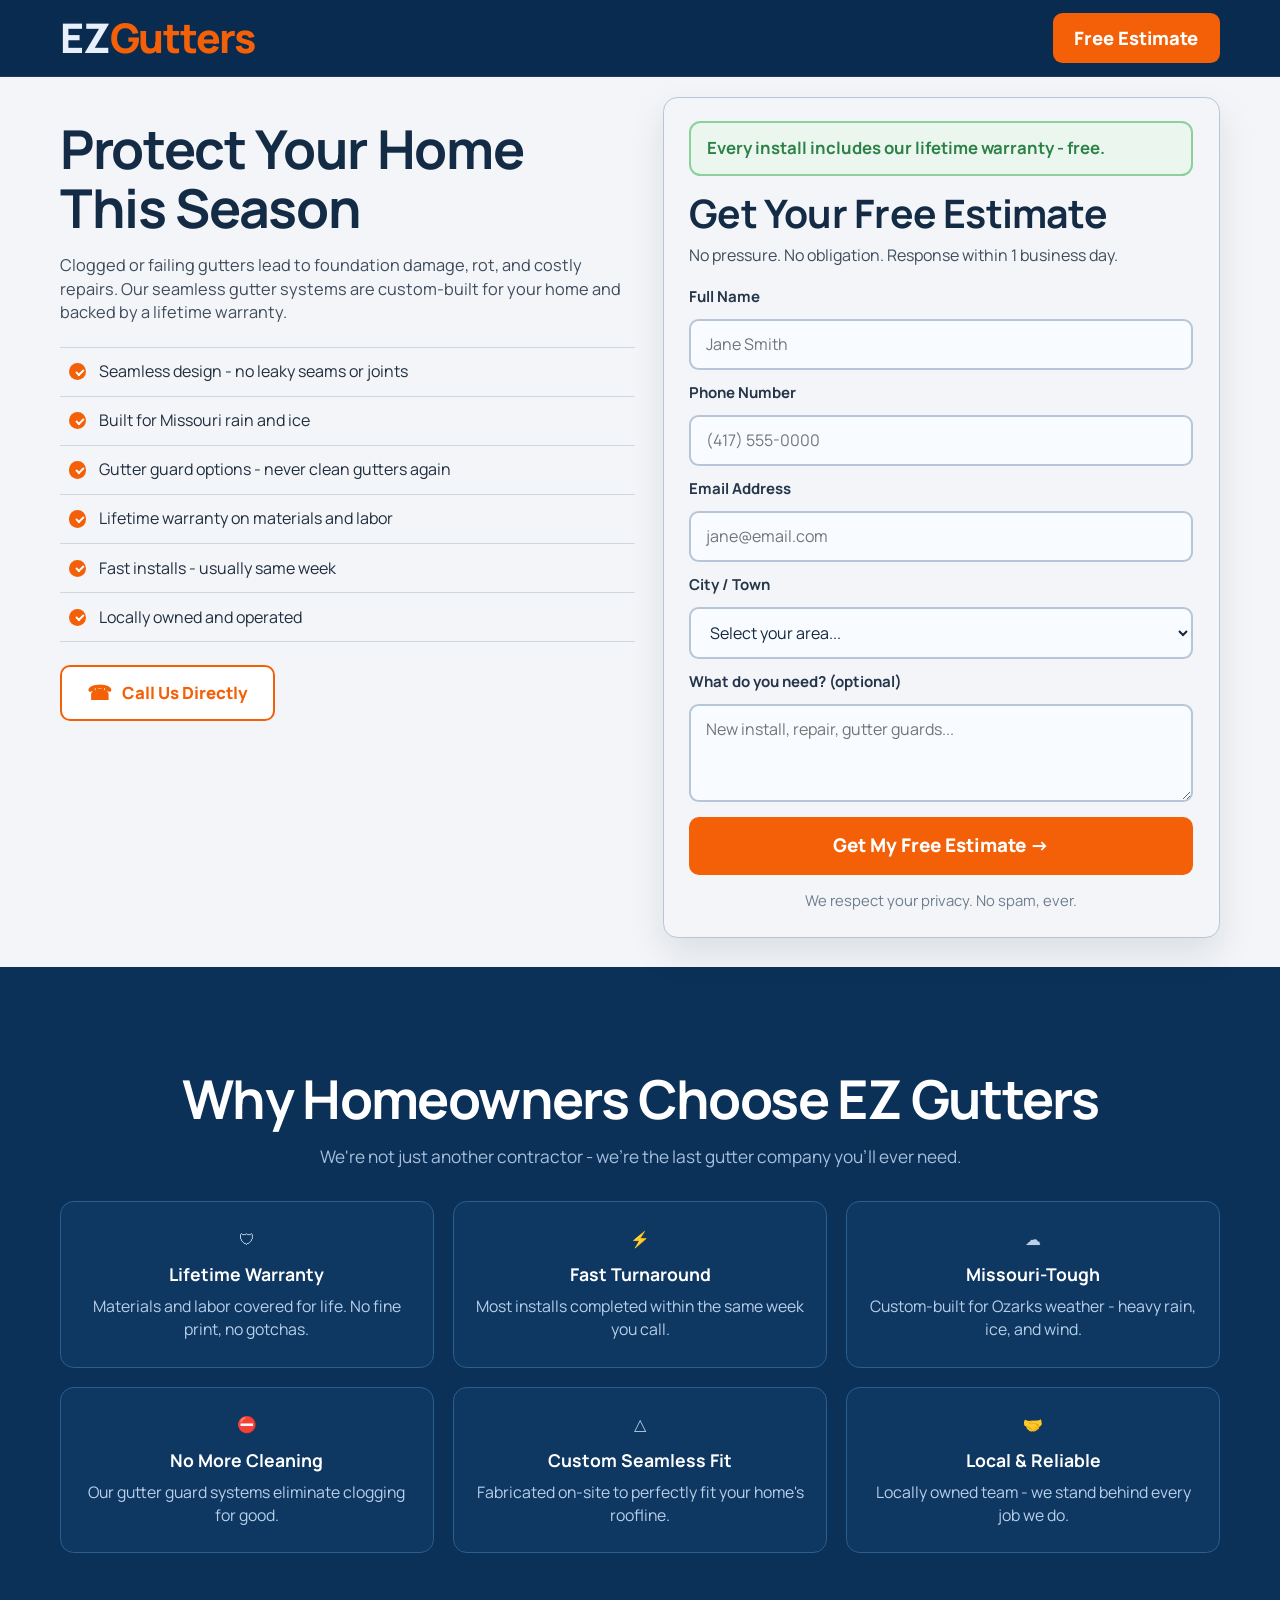
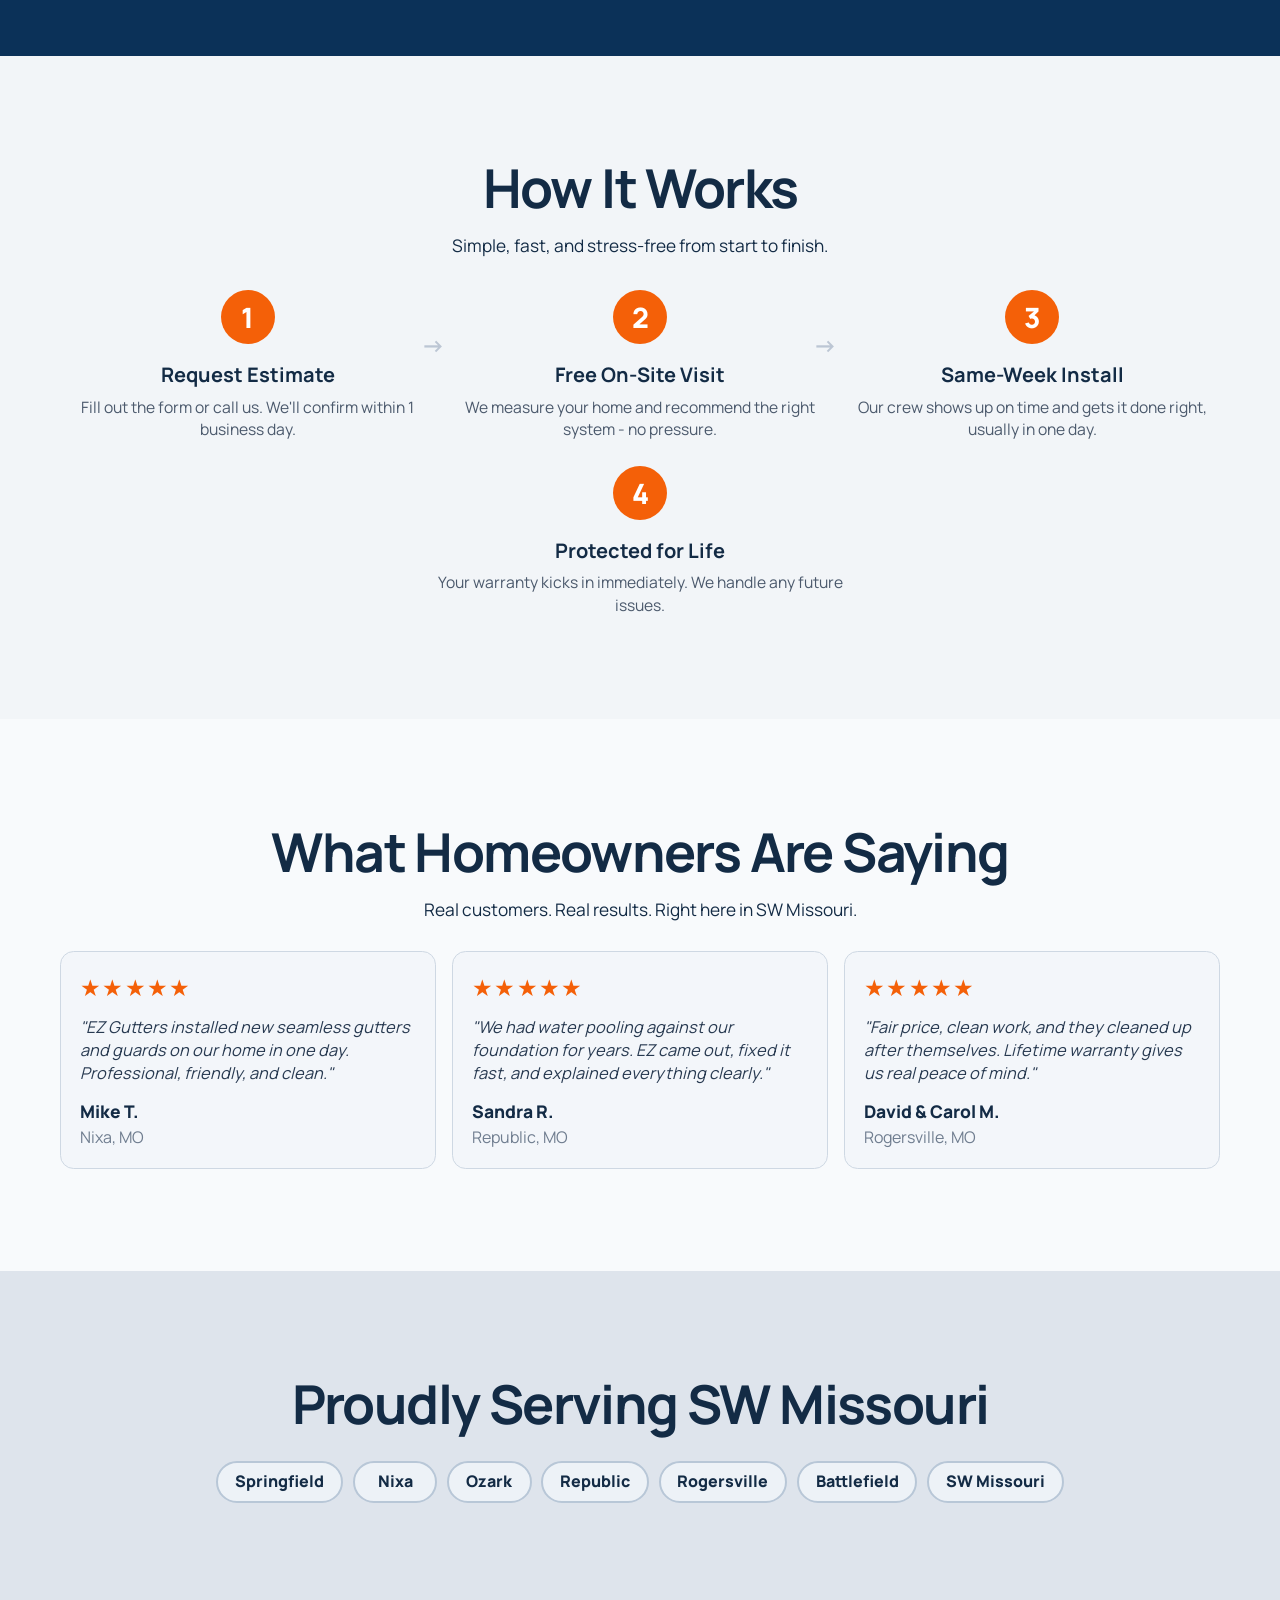
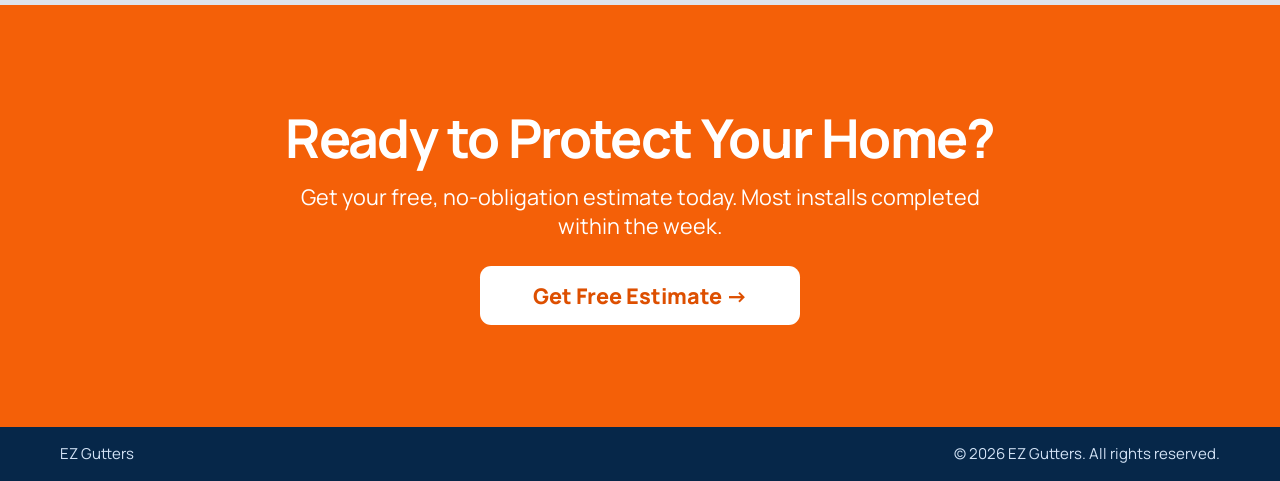
==== index.html @ f3cec816 "Match landing page to provided reference layout" ====
<!DOCTYPE html>
<html lang="en">
<head>
  <meta charset="UTF-8" />
  <meta name="viewport" content="width=device-width, initial-scale=1.0" />
  <title>EZ Gutters Springfield MO</title>
  <meta name="description" content="Protect your home with custom seamless gutters, lifetime warranty coverage, and fast local installs across SW Missouri." />
  <link rel="preconnect" href="https://fonts.googleapis.com" />
  <link rel="preconnect" href="https://fonts.gstatic.com" crossorigin />
  <link href="https://fonts.googleapis.com/css2?family=Manrope:wght@400;500;600;700;800&display=swap" rel="stylesheet" />
  <link rel="stylesheet" href="styles.css" />
</head>
<body>
  <a class="skip-link" href="#lead-form">Skip to estimate form</a>

  <header class="site-header">
    <div class="container header-inner">
      <a class="brand" href="#top" id="top" aria-label="EZ Gutters">
        <span class="brand-ez">EZ</span><span class="brand-gutters">Gutters</span>
      </a>
      <a class="header-cta" href="#lead-form">Free Estimate</a>
    </div>
  </header>

  <main>
    <section class="hero">
      <div class="container hero-grid">
        <div class="hero-copy">
          <h1>Protect Your Home This Season</h1>
          <p class="hero-subcopy">
            Clogged or failing gutters lead to foundation damage, rot, and costly repairs. Our seamless gutter systems are custom-built for your home and backed by a lifetime warranty.
          </p>

          <ul class="benefit-list" aria-label="Benefits list">
            <li>Seamless design - no leaky seams or joints</li>
            <li>Built for Missouri rain and ice</li>
            <li>Gutter guard options - never clean gutters again</li>
            <li>Lifetime warranty on materials and labor</li>
            <li>Fast installs - usually same week</li>
            <li>Locally owned and operated</li>
          </ul>

          <a class="call-cta" href="tel:+14175550000">
            <span class="phone-icon" aria-hidden="true">&#9742;</span>
            <span>Call Us Directly</span>
          </a>
        </div>

        <aside class="lead-card" id="lead-form">
          <p class="warranty-pill">Every install includes our lifetime warranty - free.</p>
          <h2>Get Your Free Estimate</h2>
          <p class="lead-note">No pressure. No obligation. Response within 1 business day.</p>

          <form class="estimate-form" action="mailto:info@ezgutters.com" method="post" enctype="text/plain">
            <label for="full-name">Full Name</label>
            <input id="full-name" name="full_name" type="text" placeholder="Jane Smith" required />

            <label for="phone">Phone Number</label>
            <input id="phone" name="phone" type="tel" placeholder="(417) 555-0000" required />

            <label for="email">Email Address</label>
            <input id="email" name="email" type="email" placeholder="jane@email.com" required />

            <label for="city">City / Town</label>
            <select id="city" name="city" required>
              <option value="" selected disabled>Select your area...</option>
              <option>Springfield</option>
              <option>Nixa</option>
              <option>Ozark</option>
              <option>Republic</option>
              <option>Rogersville</option>
              <option>Battlefield</option>
              <option>SW Missouri</option>
            </select>

            <label for="need">What do you need? (optional)</label>
            <textarea id="need" name="need" rows="3" placeholder="New install, repair, gutter guards..."></textarea>

            <button type="submit">Get My Free Estimate -></button>
            <p class="privacy-note">We respect your privacy. No spam, ever.</p>
          </form>
        </aside>
      </div>
    </section>

    <section class="section why">
      <div class="container">
        <h2>Why Homeowners Choose EZ Gutters</h2>
        <p class="section-sub">We're not just another contractor - we're the last gutter company you'll ever need.</p>

        <div class="why-grid">
          <article class="why-card">
            <p class="why-icon">&#128737;</p>
            <h3>Lifetime Warranty</h3>
            <p>Materials and labor covered for life. No fine print, no gotchas.</p>
          </article>
          <article class="why-card">
            <p class="why-icon">&#9889;</p>
            <h3>Fast Turnaround</h3>
            <p>Most installs completed within the same week you call.</p>
          </article>
          <article class="why-card">
            <p class="why-icon">&#9729;</p>
            <h3>Missouri-Tough</h3>
            <p>Custom-built for Ozarks weather - heavy rain, ice, and wind.</p>
          </article>
          <article class="why-card">
            <p class="why-icon">&#9940;</p>
            <h3>No More Cleaning</h3>
            <p>Our gutter guard systems eliminate clogging for good.</p>
          </article>
          <article class="why-card">
            <p class="why-icon">&#9651;</p>
            <h3>Custom Seamless Fit</h3>
            <p>Fabricated on-site to perfectly fit your home's roofline.</p>
          </article>
          <article class="why-card">
            <p class="why-icon">&#129309;</p>
            <h3>Local & Reliable</h3>
            <p>Locally owned team - we stand behind every job we do.</p>
          </article>
        </div>
      </div>
    </section>

    <section class="section process">
      <div class="container">
        <h2>How It Works</h2>
        <p class="section-sub">Simple, fast, and stress-free from start to finish.</p>

        <div class="steps-top">
          <article class="step">
            <span class="step-num">1</span>
            <h3>Request Estimate</h3>
            <p>Fill out the form or call us. We'll confirm within 1 business day.</p>
          </article>
          <article class="step">
            <span class="step-num">2</span>
            <h3>Free On-Site Visit</h3>
            <p>We measure your home and recommend the right system - no pressure.</p>
          </article>
          <article class="step">
            <span class="step-num">3</span>
            <h3>Same-Week Install</h3>
            <p>Our crew shows up on time and gets it done right, usually in one day.</p>
          </article>
        </div>

        <article class="step step-bottom">
          <span class="step-num">4</span>
          <h3>Protected for Life</h3>
          <p>Your warranty kicks in immediately. We handle any future issues.</p>
        </article>
      </div>
    </section>

    <section class="section testimonials">
      <div class="container">
        <h2>What Homeowners Are Saying</h2>
        <p class="section-sub">Real customers. Real results. Right here in SW Missouri.</p>

        <div class="testimonial-grid">
          <article class="testimonial-card">
            <p class="stars">&#9733;&#9733;&#9733;&#9733;&#9733;</p>
            <blockquote>
              "EZ Gutters installed new seamless gutters and guards on our home in one day. Professional, friendly, and clean."
            </blockquote>
            <p class="author">Mike T.</p>
            <p class="location">Nixa, MO</p>
          </article>
          <article class="testimonial-card">
            <p class="stars">&#9733;&#9733;&#9733;&#9733;&#9733;</p>
            <blockquote>
              "We had water pooling against our foundation for years. EZ came out, fixed it fast, and explained everything clearly."
            </blockquote>
            <p class="author">Sandra R.</p>
            <p class="location">Republic, MO</p>
          </article>
          <article class="testimonial-card">
            <p class="stars">&#9733;&#9733;&#9733;&#9733;&#9733;</p>
            <blockquote>
              "Fair price, clean work, and they cleaned up after themselves. Lifetime warranty gives us real peace of mind."
            </blockquote>
            <p class="author">David &amp; Carol M.</p>
            <p class="location">Rogersville, MO</p>
          </article>
        </div>
      </div>
    </section>

    <section class="section areas">
      <div class="container">
        <h2>Proudly Serving SW Missouri</h2>
        <div class="area-pills">
          <span>Springfield</span>
          <span>Nixa</span>
          <span>Ozark</span>
          <span>Republic</span>
          <span>Rogersville</span>
          <span>Battlefield</span>
          <span>SW Missouri</span>
        </div>
      </div>
    </section>

    <section class="section closing">
      <div class="container closing-wrap">
        <h2>Ready to Protect Your Home?</h2>
        <p>Get your free, no-obligation estimate today. Most installs completed within the week.</p>
        <a class="closing-cta" href="#lead-form">Get Free Estimate -></a>
      </div>
    </section>
  </main>

  <footer class="site-footer">
    <div class="container footer-inner">
      <p>EZ Gutters</p>
      <p>&copy; 2026 EZ Gutters. All rights reserved.</p>
    </div>
  </footer>

  <div class="mobile-cta">
    <a href="#lead-form">Tap Here -></a>
  </div>
</body>
</html>
---- styles.css ----
:root {
  --navy-950: #082b4f;
  --navy-900: #0b3158;
  --navy-850: #123e6b;
  --slate-25: #f3f5f8;
  --slate-50: #eef2f6;
  --slate-100: #e2e8ef;
  --slate-200: #ced8e3;
  --slate-300: #b7c6d6;
  --slate-500: #6f7d8f;
  --slate-700: #3f4c5d;
  --slate-900: #132b45;
  --orange-500: #f46008;
  --orange-600: #ea5500;
  --green-50: #eaf6ee;
  --green-300: #8cd09e;
  --green-700: #2c8147;
  --white: #ffffff;
  --shadow-md: 0 16px 36px rgba(10, 28, 50, 0.1);
}

* {
  box-sizing: border-box;
}

html {
  scroll-behavior: smooth;
}

body {
  margin: 0;
  font-family: "Manrope", "Segoe UI", sans-serif;
  color: var(--slate-900);
  background: var(--slate-25);
  line-height: 1.45;
}

.skip-link {
  position: absolute;
  left: -999px;
}

.skip-link:focus {
  left: 1rem;
  top: 1rem;
  z-index: 200;
  background: var(--white);
  padding: 0.55rem 0.8rem;
  border-radius: 0.4rem;
}

.container {
  width: min(1160px, calc(100% - 2rem));
  margin: 0 auto;
}

.site-header {
  background: var(--navy-950);
  border-bottom: 1px solid rgba(255, 255, 255, 0.08);
  position: sticky;
  top: 0;
  z-index: 90;
}

.header-inner {
  min-height: 76px;
  display: flex;
  align-items: center;
  justify-content: space-between;
  gap: 1rem;
}

.brand {
  text-decoration: none;
  font-size: 2.55rem;
  line-height: 1;
  font-weight: 800;
  letter-spacing: -0.03em;
}

.brand-ez {
  color: #e7f0fb;
}

.brand-gutters {
  color: var(--orange-500);
}

.header-cta {
  display: inline-flex;
  align-items: center;
  justify-content: center;
  min-width: 158px;
  text-decoration: none;
  background: var(--orange-500);
  color: var(--white);
  font-size: 1.15rem;
  font-weight: 800;
  border-radius: 0.6rem;
  padding: 0.72rem 1.35rem;
  transition: background 140ms ease;
}

.header-cta:hover,
.header-cta:focus-visible {
  background: var(--orange-600);
}

.hero {
  padding: 0;
  background: var(--slate-25);
}

.hero-grid {
  display: grid;
  grid-template-columns: minmax(0, 1.02fr) minmax(350px, 0.98fr);
  gap: 1.4rem;
  padding: 1.25rem 0 1.8rem;
}

.hero-copy,
.lead-card {
  background: var(--slate-25);
}

.hero-copy {
  padding: 1.45rem 0.35rem 0 0;
}

.hero-copy h1 {
  margin: 0;
  font-size: clamp(2.15rem, 4.8vw, 3.35rem);
  line-height: 1.1;
  letter-spacing: -0.025em;
}

.hero-subcopy {
  margin: 1rem 0 1.35rem;
  font-size: 1.02rem;
  max-width: 40rem;
  color: var(--slate-700);
}

.benefit-list {
  margin: 0;
  padding: 0;
  list-style: none;
  border-top: 1px solid var(--slate-200);
  max-width: 42rem;
}

.benefit-list li {
  position: relative;
  padding: 0.78rem 0.35rem 0.78rem 2.45rem;
  border-bottom: 1px solid var(--slate-200);
  font-size: 1rem;
  color: #212e3f;
}

.benefit-list li::before {
  content: "";
  position: absolute;
  left: 0.55rem;
  top: 50%;
  width: 1.08rem;
  height: 1.08rem;
  margin-top: -0.54rem;
  border-radius: 999px;
  background: var(--orange-500);
}

.benefit-list li::after {
  content: "";
  position: absolute;
  left: 0.98rem;
  top: 50%;
  width: 0.38rem;
  height: 0.2rem;
  border-left: 2px solid var(--white);
  border-bottom: 2px solid var(--white);
  transform: translateY(-55%) rotate(-45deg);
}

.call-cta {
  margin-top: 1.4rem;
  display: inline-flex;
  align-items: center;
  gap: 0.62rem;
  text-decoration: none;
  color: var(--orange-500);
  border: 2px solid var(--orange-500);
  border-radius: 0.62rem;
  font-size: 1.05rem;
  font-weight: 800;
  padding: 0.88rem 1.55rem;
  background: var(--white);
}

.phone-icon {
  font-size: 1.25rem;
  line-height: 1;
}

.lead-card {
  border: 1px solid var(--slate-300);
  border-radius: 0.9rem;
  padding: 1.45rem 1.6rem 1.6rem;
  box-shadow: var(--shadow-md);
}

.warranty-pill {
  margin: 0 0 1rem;
  background: var(--green-50);
  border: 2px solid var(--green-300);
  border-radius: 0.72rem;
  color: var(--green-700);
  font-size: 1.05rem;
  font-weight: 700;
  padding: 0.82rem 1rem;
}

.lead-card h2 {
  margin: 0;
  font-size: 2.45rem;
  line-height: 1.1;
  letter-spacing: -0.02em;
}

.lead-note {
  margin: 0.58rem 0 1.15rem;
  color: var(--slate-700);
  font-size: 1rem;
}

.estimate-form {
  display: grid;
  gap: 0.72rem;
}

.estimate-form label {
  font-size: 0.94rem;
  font-weight: 700;
  color: #243449;
}

.estimate-form input,
.estimate-form select,
.estimate-form textarea {
  width: 100%;
  border: 2px solid #b7c6d6;
  border-radius: 0.6rem;
  background: #f8fbff;
  color: #16283e;
  font: inherit;
  font-size: 1rem;
  padding: 0.75rem 0.9rem;
}

.estimate-form textarea {
  resize: vertical;
}

.estimate-form button {
  margin-top: 0.25rem;
  border: 0;
  border-radius: 0.62rem;
  background: var(--orange-500);
  color: var(--white);
  font: inherit;
  font-size: 1.18rem;
  font-weight: 800;
  padding: 0.95rem 1.2rem;
  cursor: pointer;
}

.privacy-note {
  margin: 0.22rem 0 0;
  text-align: center;
  color: var(--slate-500);
  font-size: 0.93rem;
}

.section {
  padding: clamp(3.5rem, 8vw, 6.4rem) 0;
}

.section h2 {
  margin: 0;
  text-align: center;
  font-size: clamp(2rem, 4.4vw, 3.35rem);
  letter-spacing: -0.03em;
  line-height: 1.12;
}

.section-sub {
  margin: 0.95rem auto 0;
  text-align: center;
  max-width: 45rem;
  font-size: 1.08rem;
}

.why {
  background: var(--navy-900);
  color: var(--white);
}

.why .section-sub {
  color: #a6bfdc;
}

.why-grid {
  margin-top: 2rem;
  display: grid;
  gap: 1.2rem;
  grid-template-columns: repeat(3, minmax(0, 1fr));
}

.why-card {
  background: rgba(18, 62, 107, 0.5);
  border: 1px solid #2b5f90;
  border-radius: 0.85rem;
  text-align: center;
  padding: 1.6rem 1.2rem;
}

.why-icon {
  margin: 0;
  font-size: 2rem;
}

.why-card h3 {
  margin: 0.72rem 0 0.45rem;
  font-size: 1.1rem;
}

.why-card p {
  margin: 0;
  font-size: 0.99rem;
  color: #b9d0ea;
}

.process {
  background: #f2f5f8;
}

.steps-top {
  margin-top: 2rem;
  display: grid;
  gap: 1.05rem;
  grid-template-columns: repeat(3, minmax(0, 1fr));
}

.step {
  text-align: center;
  position: relative;
  padding: 0 0.7rem;
}

.step:not(:last-child)::after {
  content: "->";
  position: absolute;
  right: -0.6rem;
  top: 2.35rem;
  color: #bcc6d4;
  font-size: 1.5rem;
  font-weight: 700;
}

.step-num {
  display: inline-flex;
  width: 3.36rem;
  height: 3.36rem;
  align-items: center;
  justify-content: center;
  border-radius: 999px;
  background: var(--orange-500);
  color: var(--white);
  font-size: 1.75rem;
  font-weight: 800;
}

.step h3 {
  margin: 1rem 0 0.42rem;
  font-size: 1.25rem;
}

.step p {
  margin: 0;
  color: #4b596c;
  font-size: 0.98rem;
}

.step-bottom {
  margin: 1.55rem auto 0;
  max-width: 29rem;
}

.step-bottom::after {
  content: none;
}

.testimonials {
  background: #f8fafc;
}

.testimonial-grid {
  margin-top: 1.8rem;
  display: grid;
  gap: 1rem;
  grid-template-columns: repeat(3, minmax(0, 1fr));
}

.testimonial-card {
  background: #f3f6fa;
  border: 1px solid var(--slate-200);
  border-radius: 0.85rem;
  padding: 1.2rem;
}

.stars {
  margin: 0;
  font-size: 1.45rem;
  color: var(--orange-500);
  letter-spacing: 0.05em;
}

.testimonial-card blockquote {
  margin: 0.72rem 0 0;
  color: #283a51;
  font-size: 1.02rem;
  line-height: 1.42;
  font-style: italic;
}

.author {
  margin: 0.82rem 0 0;
  font-size: 1.09rem;
  font-weight: 800;
}

.location {
  margin: 0.1rem 0 0;
  color: var(--slate-500);
}

.areas {
  background: #dee4ec;
}

.area-pills {
  margin: 1.7rem auto 0;
  max-width: 58rem;
  display: flex;
  flex-wrap: wrap;
  justify-content: center;
  gap: 0.6rem;
}

.area-pills span {
  display: inline-flex;
  align-items: center;
  justify-content: center;
  min-width: 5.3rem;
  border: 2px solid #b8c7d7;
  border-radius: 999px;
  background: #edf2f7;
  color: var(--slate-900);
  font-size: 1rem;
  font-weight: 800;
  padding: 0.46rem 1.05rem;
}

.closing {
  background: var(--orange-500);
  color: var(--white);
}

.closing-wrap {
  text-align: center;
}

.closing h2 {
  color: var(--white);
}

.closing p {
  margin: 0.9rem auto 0;
  max-width: 45rem;
  font-size: 1.35rem;
  line-height: 1.35;
}

.closing-cta {
  margin-top: 1.6rem;
  display: inline-flex;
  text-decoration: none;
  align-items: center;
  justify-content: center;
  min-width: 320px;
  border-radius: 0.7rem;
  background: var(--white);
  color: #dd4f00;
  font-size: 1.35rem;
  font-weight: 800;
  padding: 0.86rem 1.25rem;
}

.site-footer {
  background: #062749;
  color: #d2e2f5;
  padding: 1rem 0 calc(1rem + env(safe-area-inset-bottom));
}

.footer-inner {
  display: flex;
  justify-content: space-between;
  gap: 1rem;
  font-size: 0.94rem;
}

.footer-inner p {
  margin: 0;
}

.mobile-cta {
  position: fixed;
  left: 0;
  right: 0;
  bottom: 0;
  z-index: 120;
  display: none;
  background: var(--orange-500);
  box-shadow: 0 -10px 26px rgba(0, 0, 0, 0.2);
}

.mobile-cta a {
  display: block;
  text-decoration: none;
  text-align: center;
  color: var(--white);
  font-size: 1.28rem;
  font-weight: 800;
  padding: 0.9rem 1rem calc(0.9rem + env(safe-area-inset-bottom));
}

@media (max-width: 1080px) {
  .hero-grid {
    grid-template-columns: 1fr;
  }

  .hero-copy {
    padding-right: 0;
  }
}

@media (max-width: 900px) {
  .why-grid,
  .testimonial-grid {
    grid-template-columns: repeat(2, minmax(0, 1fr));
  }

  .steps-top {
    grid-template-columns: 1fr;
    max-width: 30rem;
    margin-left: auto;
    margin-right: auto;
  }

  .step:not(:last-child)::after {
    content: none;
  }
}

@media (max-width: 680px) {
  .header-inner {
    min-height: 68px;
  }

  .brand {
    font-size: 2.2rem;
  }

  .header-cta {
    min-width: 132px;
    font-size: 1rem;
    padding: 0.68rem 1rem;
  }

  .hero-copy h1 {
    font-size: 2.1rem;
  }

  .lead-card h2 {
    font-size: 2rem;
  }

  .why-grid,
  .testimonial-grid {
    grid-template-columns: 1fr;
  }

  .closing p {
    font-size: 1.08rem;
  }

  .closing-cta {
    min-width: 100%;
    font-size: 1.15rem;
  }

  .footer-inner {
    flex-direction: column;
  }

  .mobile-cta {
    display: block;
  }

  body {
    padding-bottom: 4.2rem;
  }
}
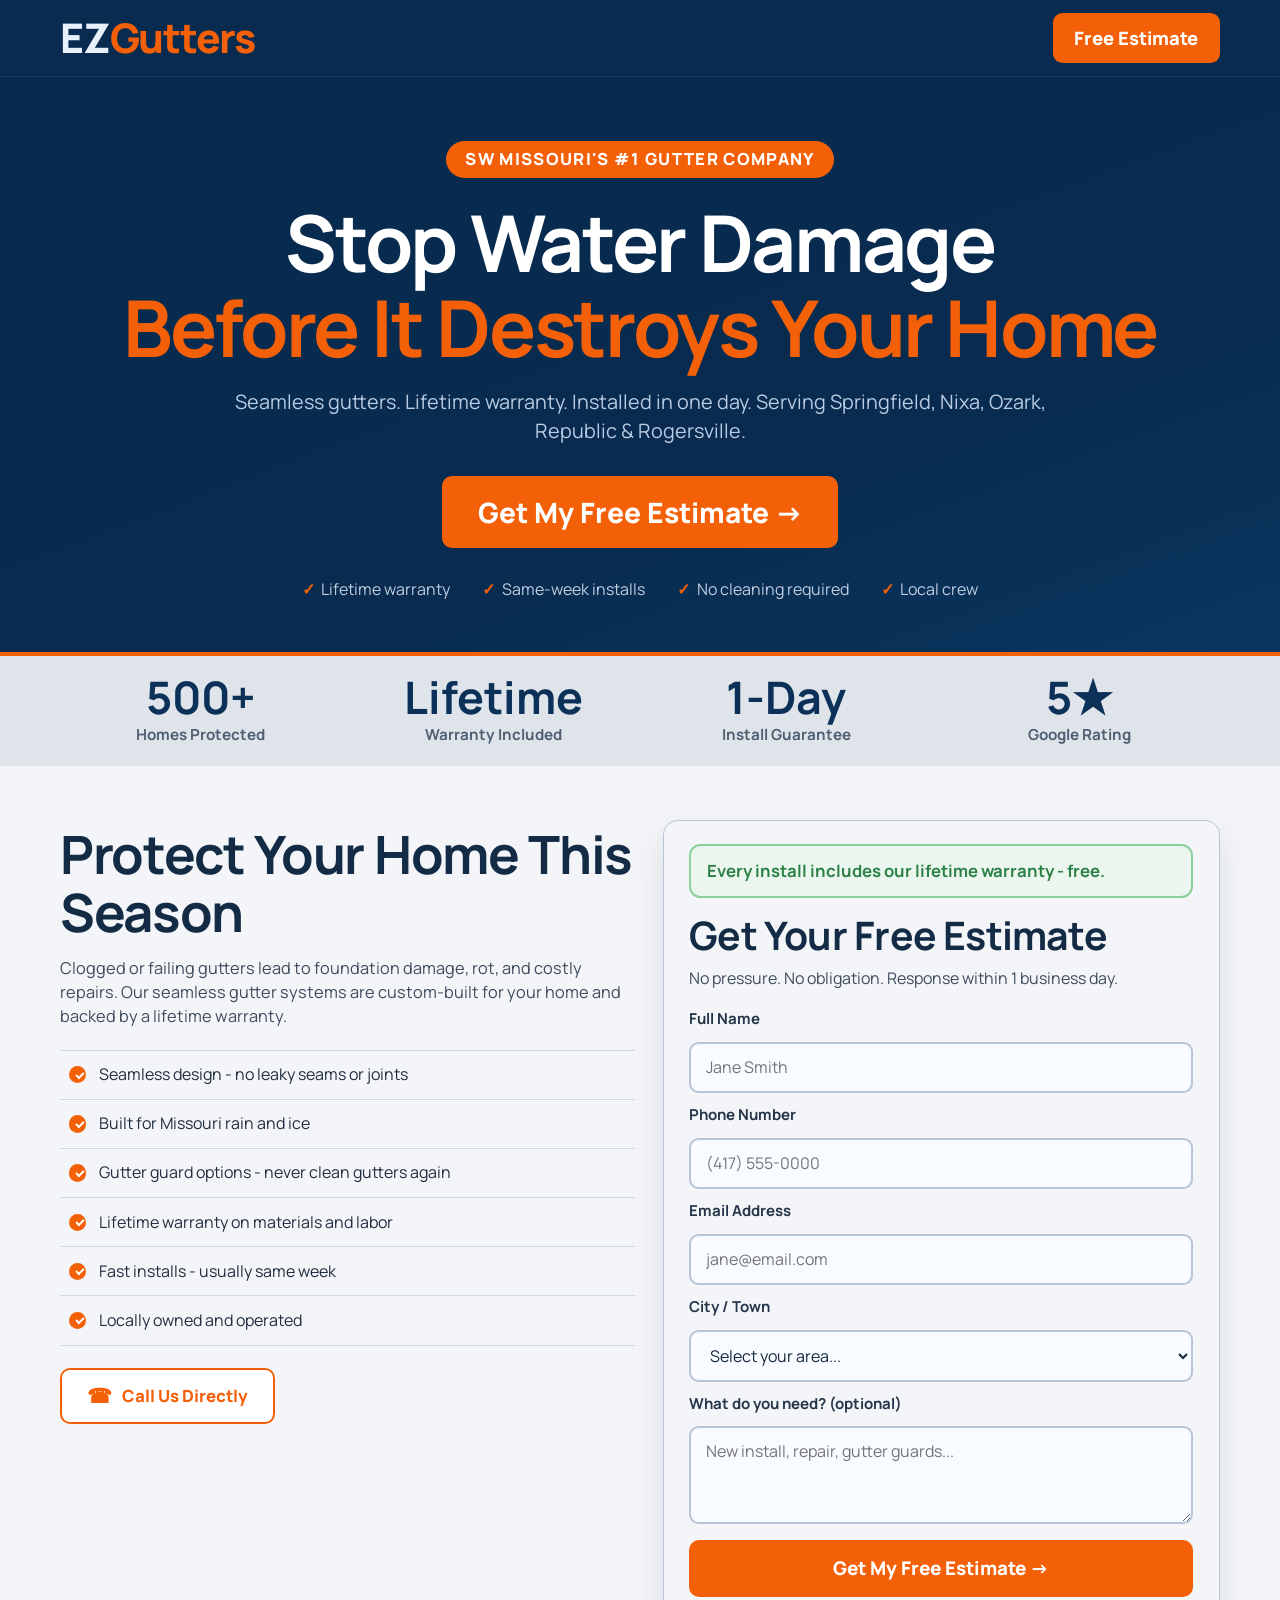
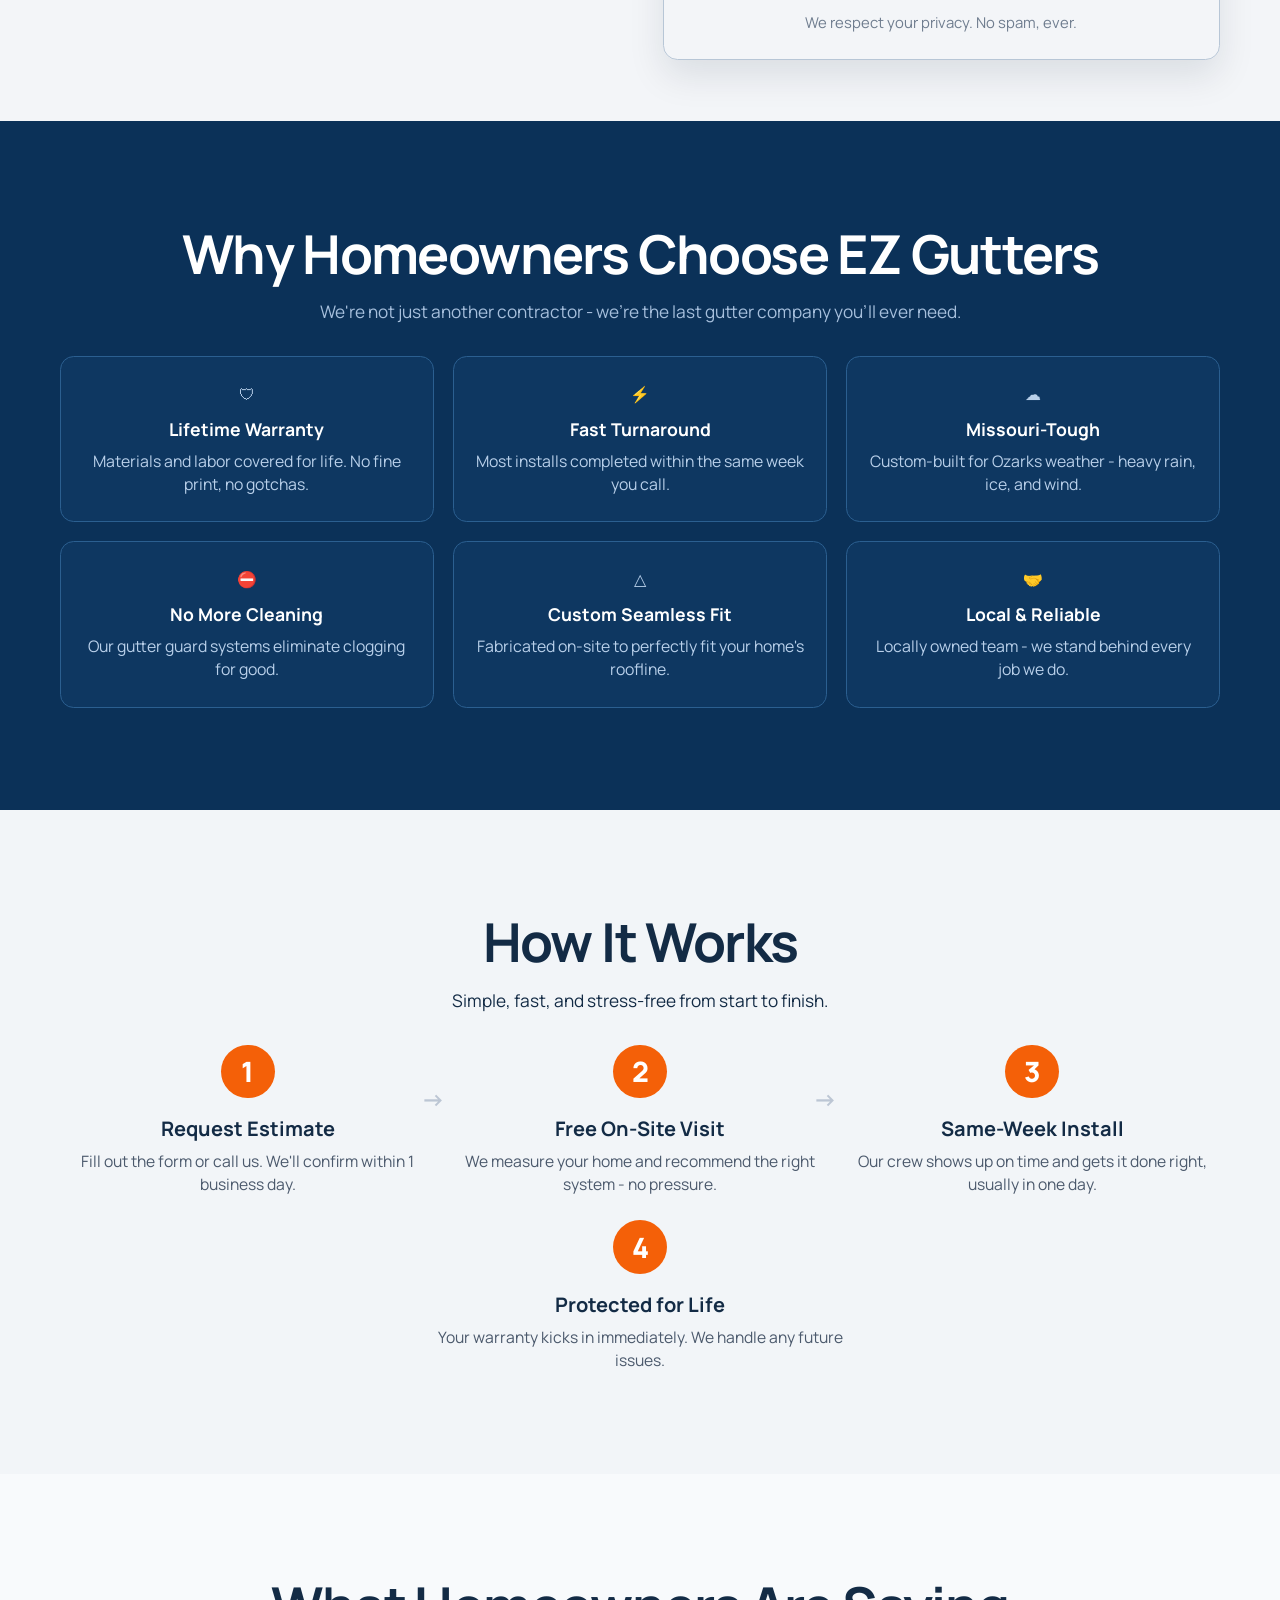
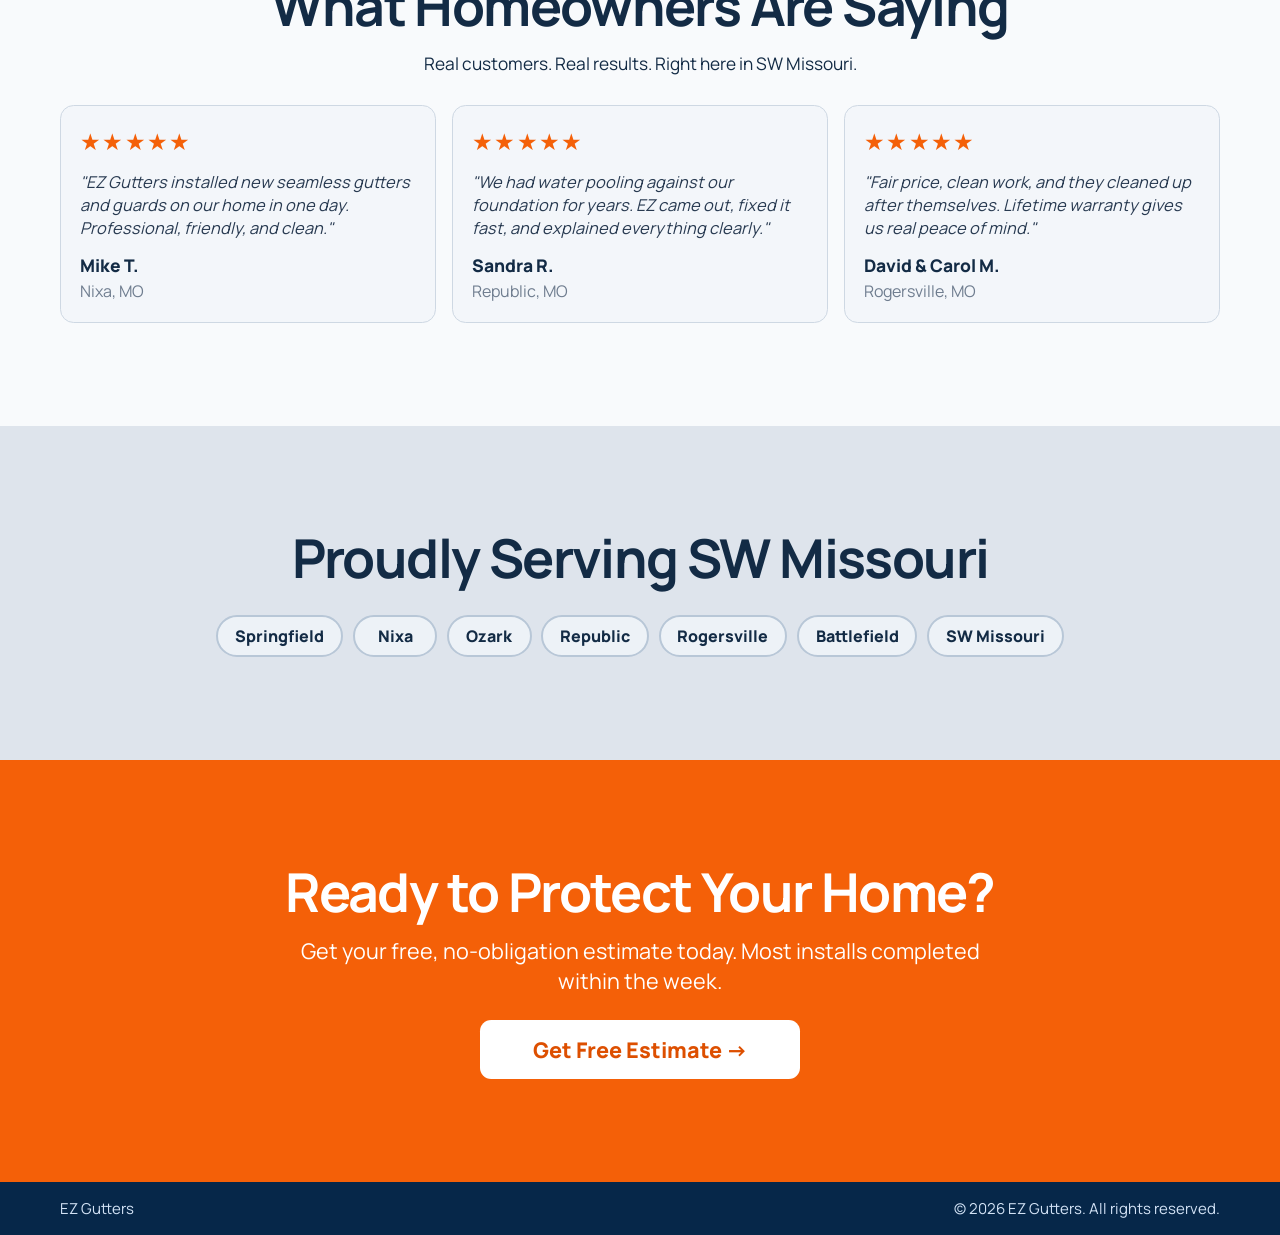
==== commit b60b6145: "Adjust top hero and stats layout to match reference" ====
--- a/index.html
+++ b/index.html
@@ -23,11 +23,53 @@
   </header>
 
   <main>
-    <section class="hero">
-      <div class="container hero-grid">
-        <div class="hero-copy">
-          <h1>Protect Your Home This Season</h1>
-          <p class="hero-subcopy">
+    <section class="hero-spotlight">
+      <div class="container hero-spotlight-content">
+        <p class="hero-badge">SW MISSOURI'S #1 GUTTER COMPANY</p>
+        <h1 class="spotlight-title">
+          Stop Water Damage
+          <span>Before It Destroys Your Home</span>
+        </h1>
+        <p class="spotlight-subcopy">
+          Seamless gutters. Lifetime warranty. Installed in one day. Serving Springfield, Nixa, Ozark, Republic &amp; Rogersville.
+        </p>
+        <a class="main-cta" href="#lead-form">Get My Free Estimate -></a>
+
+        <ul class="trust-points" aria-label="Trust points">
+          <li><span aria-hidden="true">&#10003;</span> Lifetime warranty</li>
+          <li><span aria-hidden="true">&#10003;</span> Same-week installs</li>
+          <li><span aria-hidden="true">&#10003;</span> No cleaning required</li>
+          <li><span aria-hidden="true">&#10003;</span> Local crew</li>
+        </ul>
+      </div>
+    </section>
+
+    <div class="stats-strip" aria-label="Company stats">
+      <div class="container stats-grid">
+        <div class="stat">
+          <strong>500+</strong>
+          <p>Homes Protected</p>
+        </div>
+        <div class="stat">
+          <strong>Lifetime</strong>
+          <p>Warranty Included</p>
+        </div>
+        <div class="stat">
+          <strong>1-Day</strong>
+          <p>Install Guarantee</p>
+        </div>
+        <div class="stat">
+          <strong>5&#9733;</strong>
+          <p>Google Rating</p>
+        </div>
+      </div>
+    </div>
+
+    <section class="overview">
+      <div class="container overview-grid">
+        <div class="overview-copy">
+          <h2>Protect Your Home This Season</h2>
+          <p class="overview-subcopy">
             Clogged or failing gutters lead to foundation damage, rot, and costly repairs. Our seamless gutter systems are custom-built for your home and backed by a lifetime warranty.
           </p>
 
--- a/styles.css
+++ b/styles.css
@@ -106,35 +106,135 @@
   background: var(--orange-600);
 }
 
-.hero {
+.hero-spotlight {
+  background: linear-gradient(160deg, #072b4f 0%, #082b4f 64%, #0a365f 100%);
+  color: var(--white);
+}
+
+.hero-spotlight-content {
+  text-align: center;
+  padding: 4rem 0 3.2rem;
+}
+
+.hero-badge {
+  display: inline-block;
+  margin: 0;
+  background: var(--orange-500);
+  color: var(--white);
+  border-radius: 999px;
+  font-size: 1.04rem;
+  letter-spacing: 0.08em;
+  font-weight: 800;
+  padding: 0.38rem 1.2rem 0.44rem;
+}
+
+.spotlight-title {
+  margin: 1.35rem 0 0;
+  font-size: clamp(2.55rem, 6.2vw, 4.9rem);
+  line-height: 1.08;
+  letter-spacing: -0.03em;
+}
+
+.spotlight-title span {
+  display: block;
+  color: var(--orange-500);
+}
+
+.spotlight-subcopy {
+  margin: 1.2rem auto 0;
+  max-width: 56rem;
+  color: #b9cce3;
+  font-size: clamp(1.07rem, 2.2vw, 1.24rem);
+  line-height: 1.42;
+}
+
+.main-cta {
+  display: inline-flex;
+  align-items: center;
+  justify-content: center;
+  margin-top: 1.95rem;
+  text-decoration: none;
+  background: var(--orange-500);
+  color: var(--white);
+  border-radius: 0.62rem;
+  font-weight: 800;
+  font-size: clamp(1.15rem, 2.35vw, 1.75rem);
+  padding: 1rem 2.2rem;
+}
+
+.trust-points {
+  margin: 1.85rem auto 0;
   padding: 0;
+  list-style: none;
+  display: flex;
+  justify-content: center;
+  flex-wrap: wrap;
+  gap: 1.15rem 2rem;
+}
+
+.trust-points li {
+  color: #bfcde0;
+  font-size: 1rem;
+  white-space: nowrap;
+}
+
+.trust-points li span {
+  color: var(--orange-500);
+  font-weight: 900;
+  margin-right: 0.22rem;
+}
+
+.stats-strip {
+  border-top: 4px solid var(--orange-500);
+  background: #dfe4eb;
+}
+
+.stats-grid {
+  display: grid;
+  grid-template-columns: repeat(4, minmax(0, 1fr));
+  gap: 0.7rem;
+  text-align: center;
+  padding: 1.1rem 0 1.25rem;
+}
+
+.stat strong {
+  display: block;
+  color: var(--navy-900);
+  font-size: clamp(2rem, 3.5vw, 2.9rem);
+  line-height: 1.02;
+}
+
+.stat p {
+  margin: 0.26rem 0 0;
+  color: #4f5e70;
+  font-size: 0.95rem;
+  font-weight: 700;
+}
+
+.overview {
   background: var(--slate-25);
-}
-
-.hero-grid {
+  padding: 3.35rem 0 3.8rem;
+}
+
+.overview-grid {
   display: grid;
   grid-template-columns: minmax(0, 1.02fr) minmax(350px, 0.98fr);
   gap: 1.4rem;
-  padding: 1.25rem 0 1.8rem;
-}
-
-.hero-copy,
-.lead-card {
-  background: var(--slate-25);
-}
-
-.hero-copy {
-  padding: 1.45rem 0.35rem 0 0;
-}
-
-.hero-copy h1 {
-  margin: 0;
-  font-size: clamp(2.15rem, 4.8vw, 3.35rem);
+}
+
+.overview-copy {
+  padding: 0.35rem 0.35rem 0 0;
+}
+
+.overview-copy h2 {
+  margin: 0;
+  text-align: left;
+  font-size: clamp(2.15rem, 4.7vw, 3.3rem);
   line-height: 1.1;
   letter-spacing: -0.025em;
 }
 
-.hero-subcopy {
+.overview-subcopy {
   margin: 1rem 0 1.35rem;
   font-size: 1.02rem;
   max-width: 40rem;
@@ -544,11 +644,15 @@
 }
 
 @media (max-width: 1080px) {
-  .hero-grid {
+  .hero-spotlight-content {
+    padding-top: 3.2rem;
+  }
+
+  .overview-grid {
     grid-template-columns: 1fr;
   }
 
-  .hero-copy {
+  .overview-copy {
     padding-right: 0;
   }
 }
@@ -586,7 +690,38 @@
     padding: 0.68rem 1rem;
   }
 
-  .hero-copy h1 {
+  .hero-badge {
+    font-size: 0.84rem;
+    letter-spacing: 0.07em;
+  }
+
+  .spotlight-title {
+    font-size: 2.1rem;
+  }
+
+  .spotlight-subcopy {
+    font-size: 1rem;
+  }
+
+  .main-cta {
+    width: 100%;
+    font-size: 1.12rem;
+  }
+
+  .trust-points {
+    display: grid;
+    grid-template-columns: 1fr;
+    gap: 0.55rem;
+    justify-items: start;
+    max-width: 18rem;
+  }
+
+  .stats-grid {
+    grid-template-columns: repeat(2, minmax(0, 1fr));
+    row-gap: 1rem;
+  }
+
+  .overview-copy h2 {
     font-size: 2.1rem;
   }
 
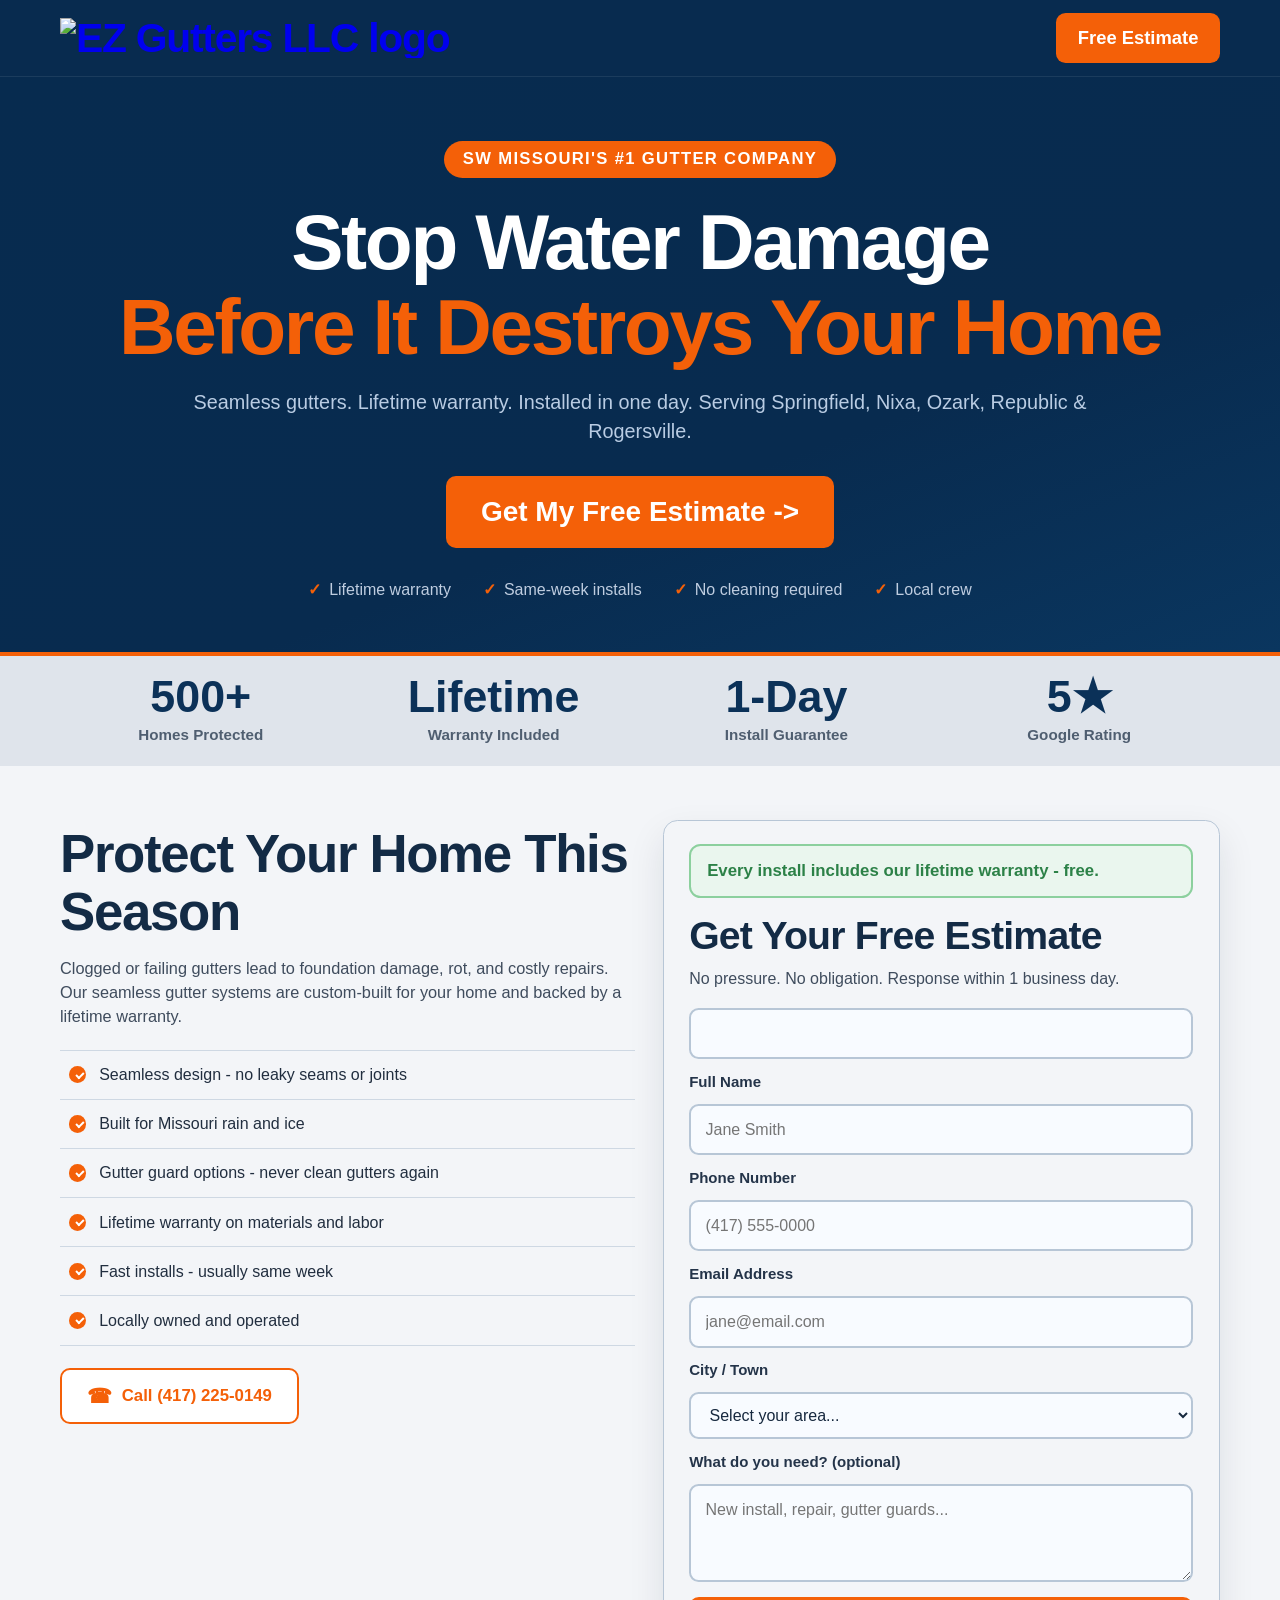
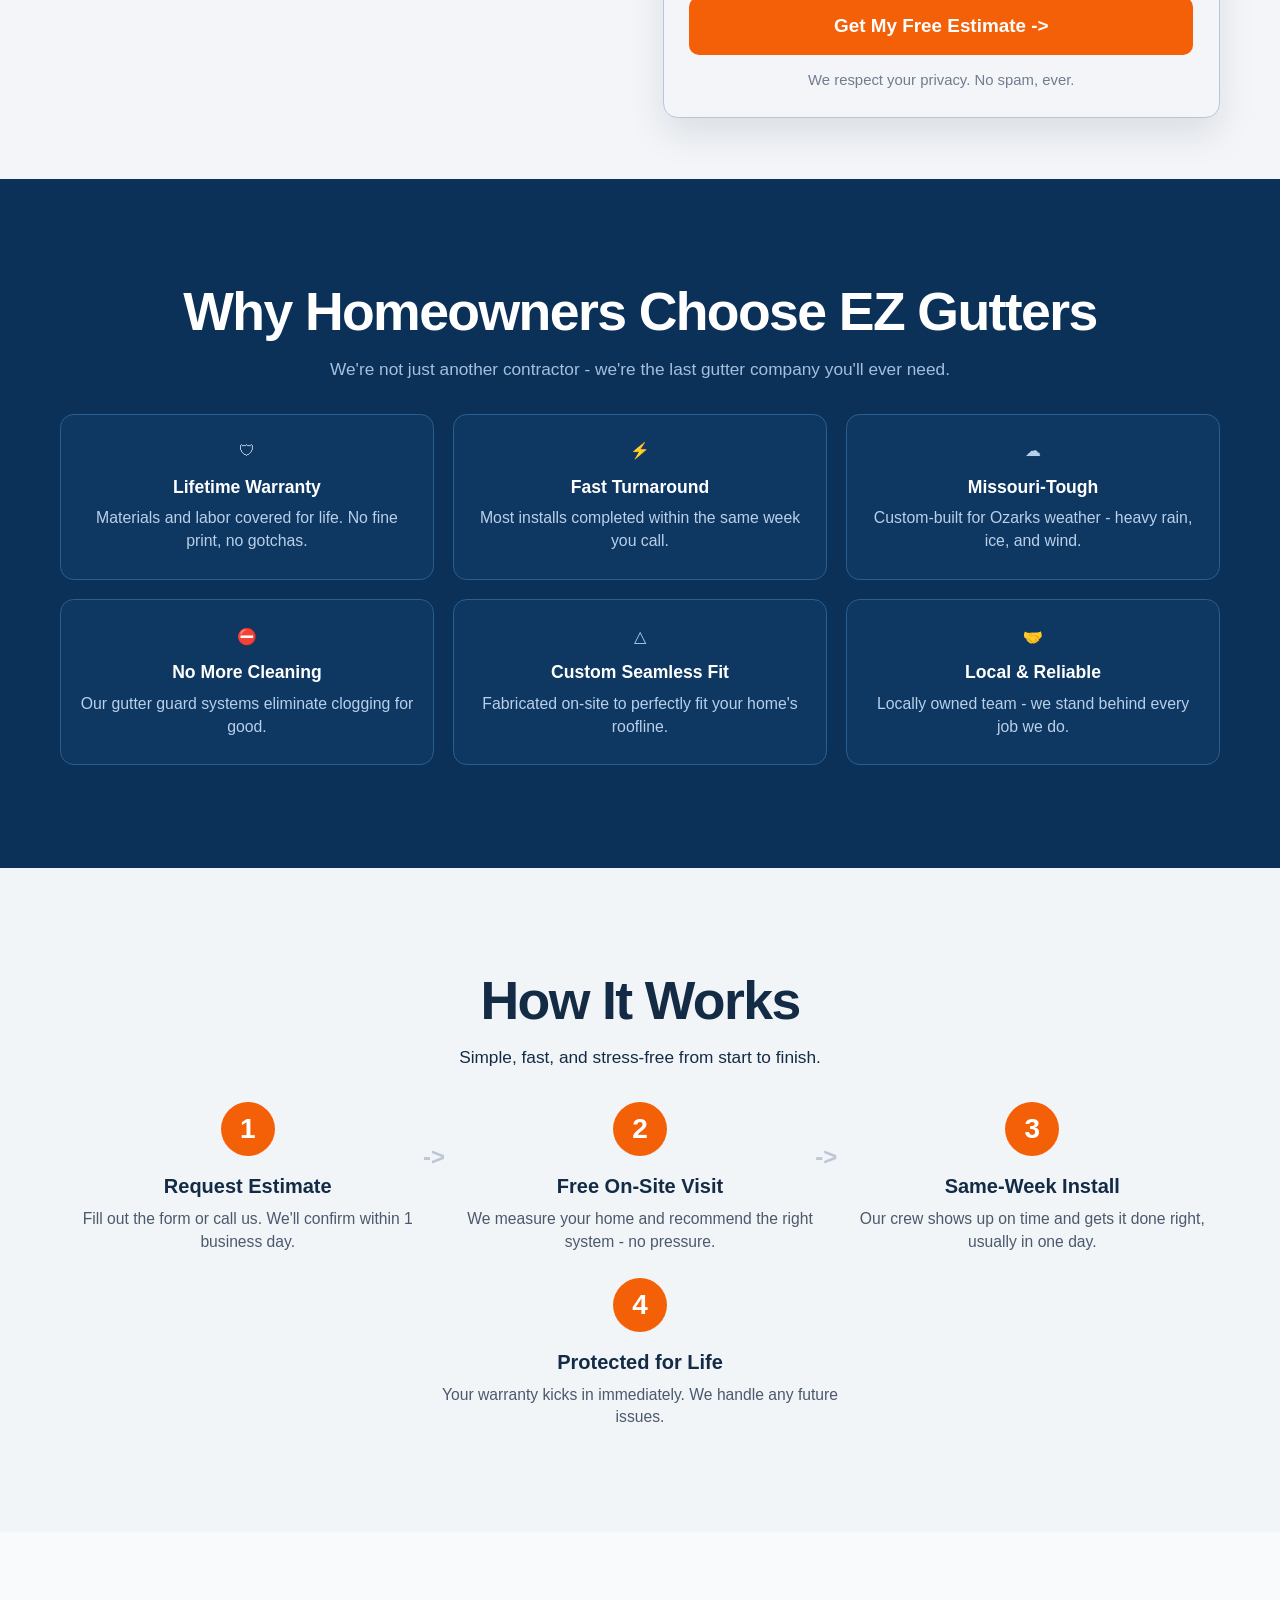
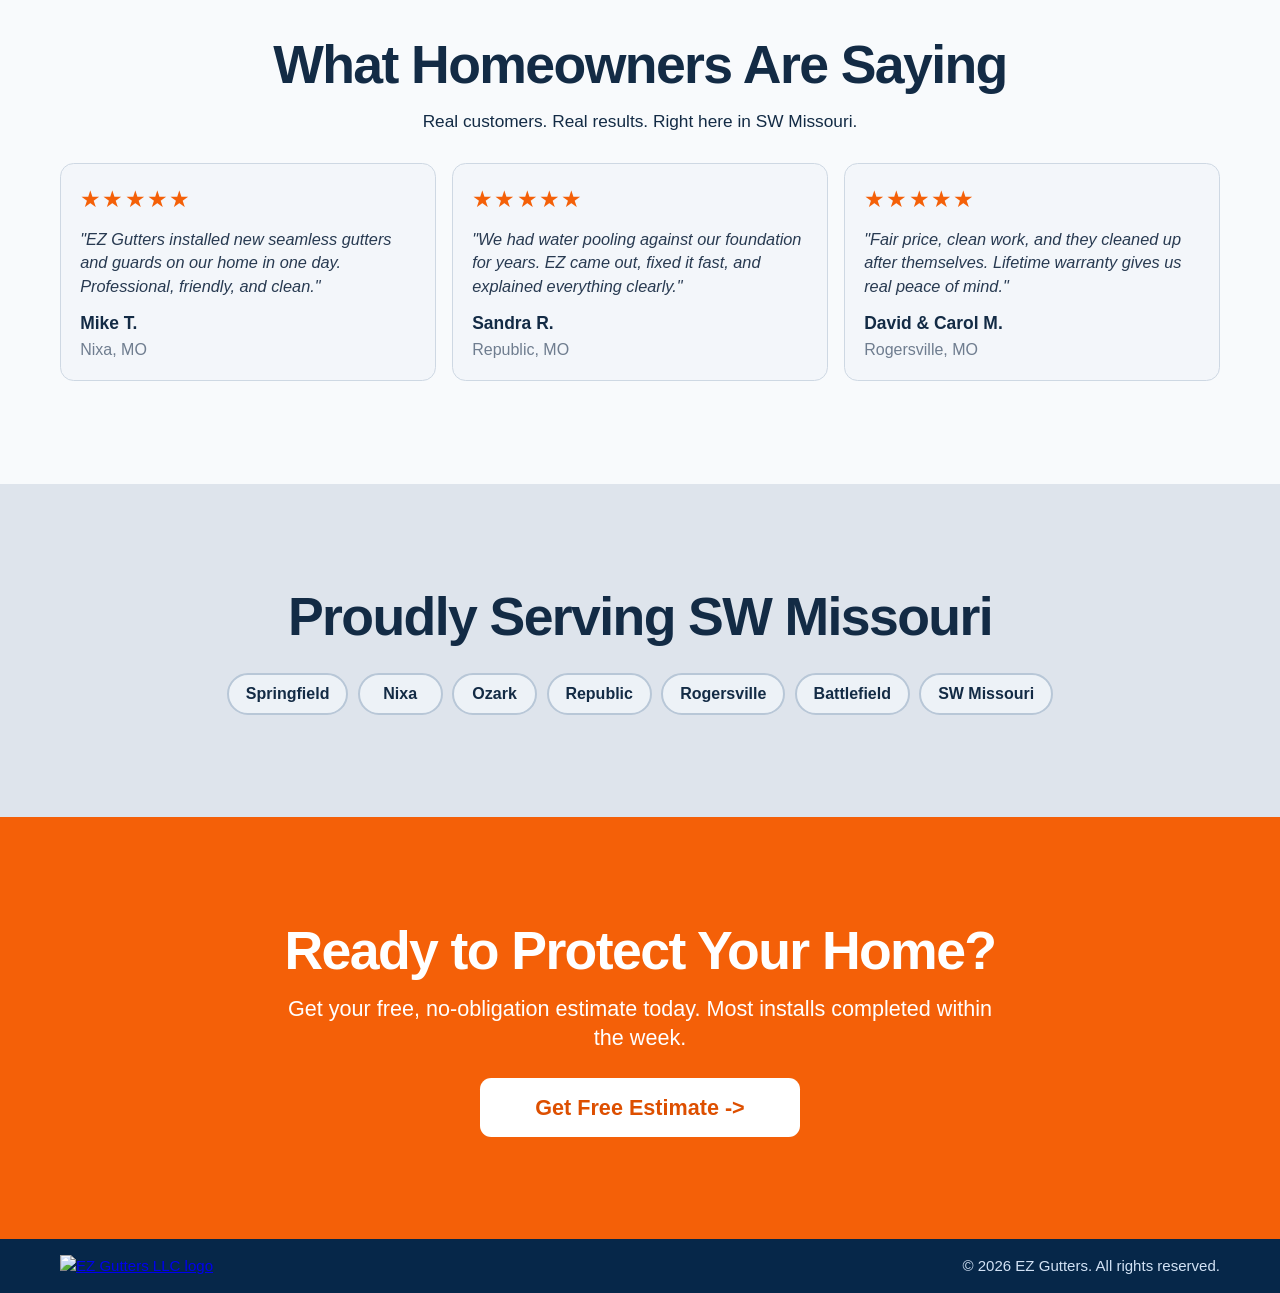
==== commit cb47004e: "Add GTM container snippets to landing and thank-you pages" ====
--- a/index.html
+++ b/index.html
@@ -1,22 +1,37 @@
 <!DOCTYPE html>
 <html lang="en">
 <head>
+  <!-- Google Tag Manager -->
+  <script>(function(w,d,s,l,i){w[l]=w[l]||[];w[l].push({'gtm.start':
+  new Date().getTime(),event:'gtm.js'});var f=d.getElementsByTagName(s)[0],
+  j=d.createElement(s),dl=l!='dataLayer'?'&l='+l:'';j.async=true;j.src=
+  'https://www.googletagmanager.com/gtm.js?id='+i+dl;f.parentNode.insertBefore(j,f);
+  })(window,document,'script','dataLayer','GTM-M4W42CNX');</script>
+  <!-- End Google Tag Manager -->
   <meta charset="UTF-8" />
   <meta name="viewport" content="width=device-width, initial-scale=1.0" />
   <title>EZ Gutters Springfield MO</title>
   <meta name="description" content="Protect your home with custom seamless gutters, lifetime warranty coverage, and fast local installs across SW Missouri." />
   <link rel="preconnect" href="https://fonts.googleapis.com" />
   <link rel="preconnect" href="https://fonts.gstatic.com" crossorigin />
-  <link href="https://fonts.googleapis.com/css2?family=Manrope:wght@400;500;600;700;800&display=swap" rel="stylesheet" />
-  <link rel="stylesheet" href="styles.css" />
+  <link href="https://fonts.googleapis.com/css2?family=Inter:wght@400;500;600;700;800&family=Plus+Jakarta+Sans:wght@500;600;700;800&display=swap" rel="stylesheet" />
+  <link rel="stylesheet" href="styles.css?v=20260417a" />
 </head>
 <body>
+  <!-- Google Tag Manager (noscript) -->
+  <noscript><iframe src="https://www.googletagmanager.com/ns.html?id=GTM-M4W42CNX"
+  height="0" width="0" style="display:none;visibility:hidden"></iframe></noscript>
+  <!-- End Google Tag Manager (noscript) -->
   <a class="skip-link" href="#lead-form">Skip to estimate form</a>
 
   <header class="site-header">
     <div class="container header-inner">
       <a class="brand" href="#top" id="top" aria-label="EZ Gutters">
-        <span class="brand-ez">EZ</span><span class="brand-gutters">Gutters</span>
+        <img
+          class="brand-logo"
+          src="https://cdn.prod.website-files.com/69b1863bf6d3ec7e451c8e1c/69b1863bf6d3ec7e451c8fdf_ez%20gutters%20logo.avif"
+          alt="EZ Gutters LLC logo"
+        />
       </a>
       <a class="header-cta" href="#lead-form">Free Estimate</a>
     </div>
@@ -82,9 +97,9 @@
             <li>Locally owned and operated</li>
           </ul>
 
-          <a class="call-cta" href="tel:+14175550000">
+          <a class="call-cta" href="tel:+14172250149">
             <span class="phone-icon" aria-hidden="true">&#9742;</span>
-            <span>Call Us Directly</span>
+            <span>Call (417) 225-0149</span>
           </a>
         </div>
 
@@ -93,7 +108,8 @@
           <h2>Get Your Free Estimate</h2>
           <p class="lead-note">No pressure. No obligation. Response within 1 business day.</p>
 
-          <form class="estimate-form" action="mailto:info@ezgutters.com" method="post" enctype="text/plain">
+          <form class="estimate-form" action="/api/lead" method="post">
+            <input type="text" name="company" class="honeypot" autocomplete="off" tabindex="-1" />
             <label for="full-name">Full Name</label>
             <input id="full-name" name="full_name" type="text" placeholder="Jane Smith" required />
 
@@ -256,7 +272,13 @@
 
   <footer class="site-footer">
     <div class="container footer-inner">
-      <p>EZ Gutters</p>
+      <a class="footer-brand" href="#top" aria-label="EZ Gutters">
+        <img
+          class="footer-logo"
+          src="https://cdn.prod.website-files.com/69b1863bf6d3ec7e451c8e1c/69b1863bf6d3ec7e451c8fdf_ez%20gutters%20logo.avif"
+          alt="EZ Gutters LLC logo"
+        />
+      </a>
       <p>&copy; 2026 EZ Gutters. All rights reserved.</p>
     </div>
   </footer>
